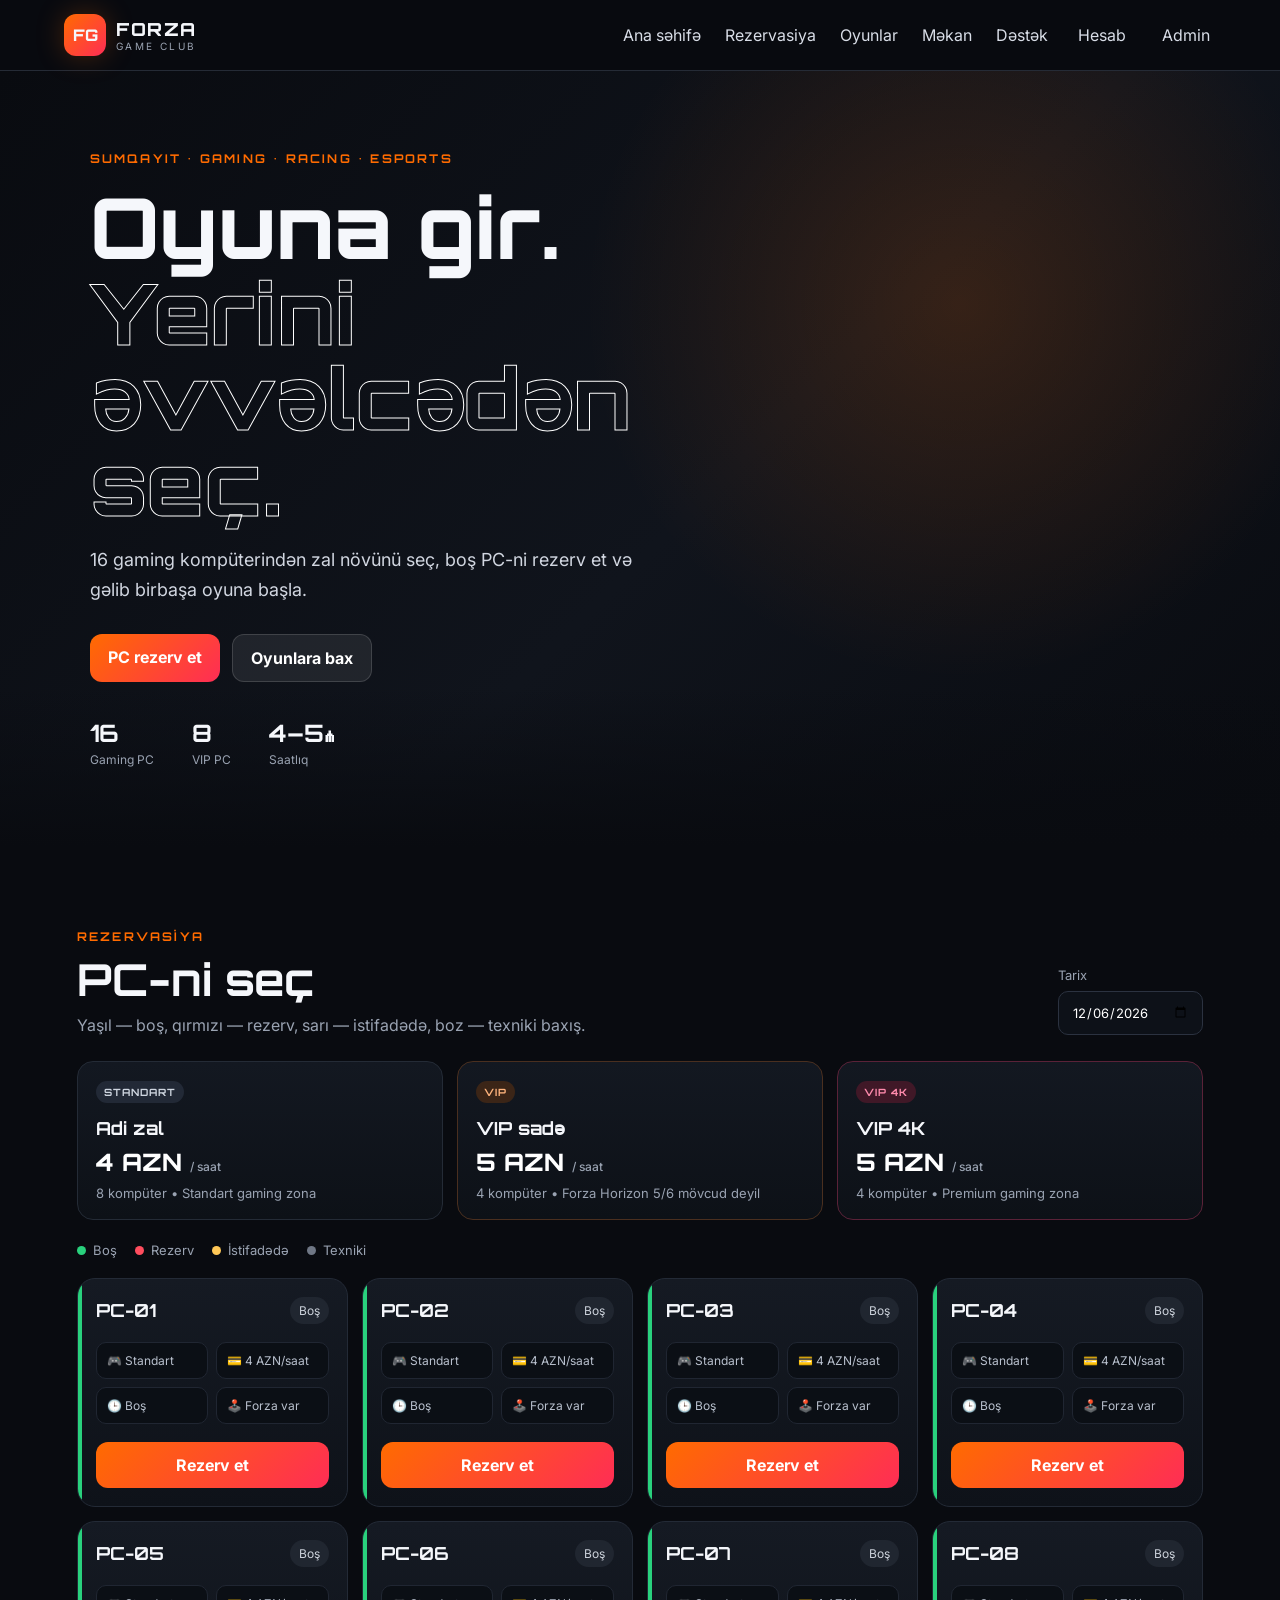
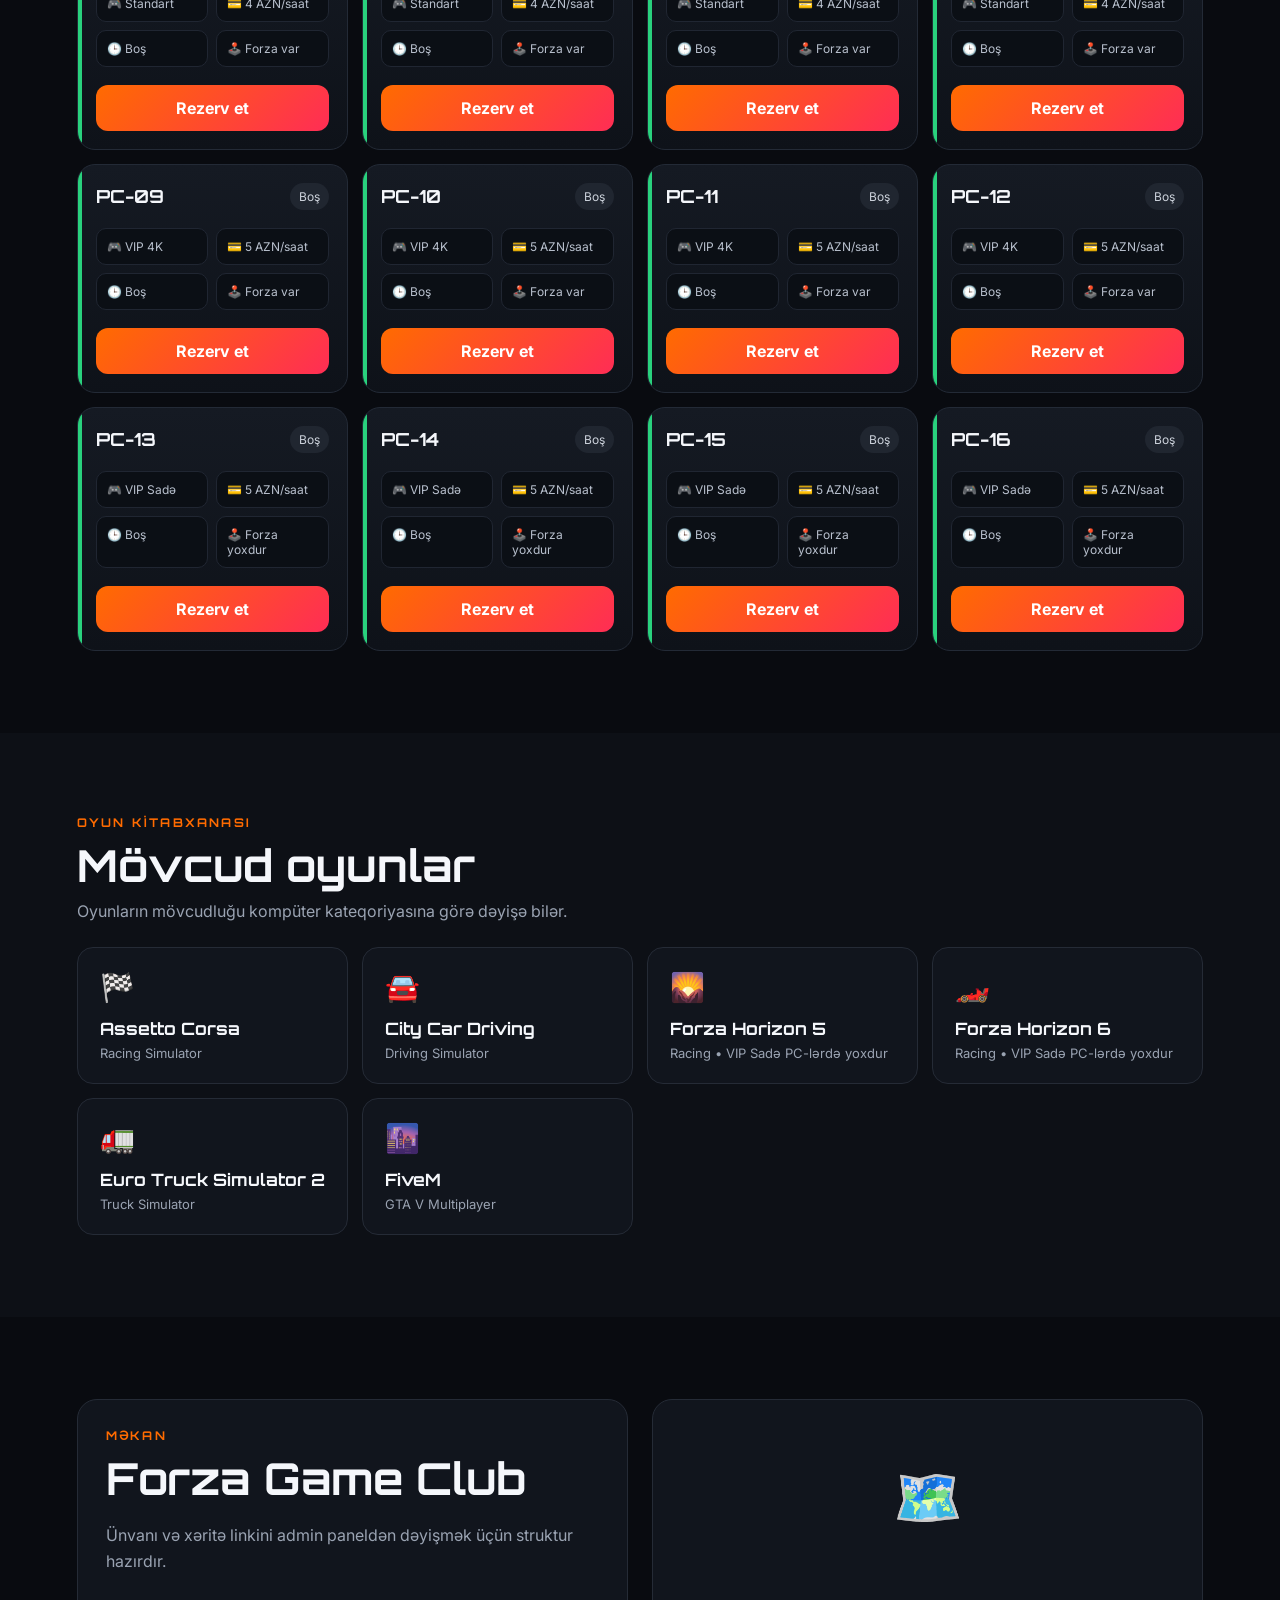
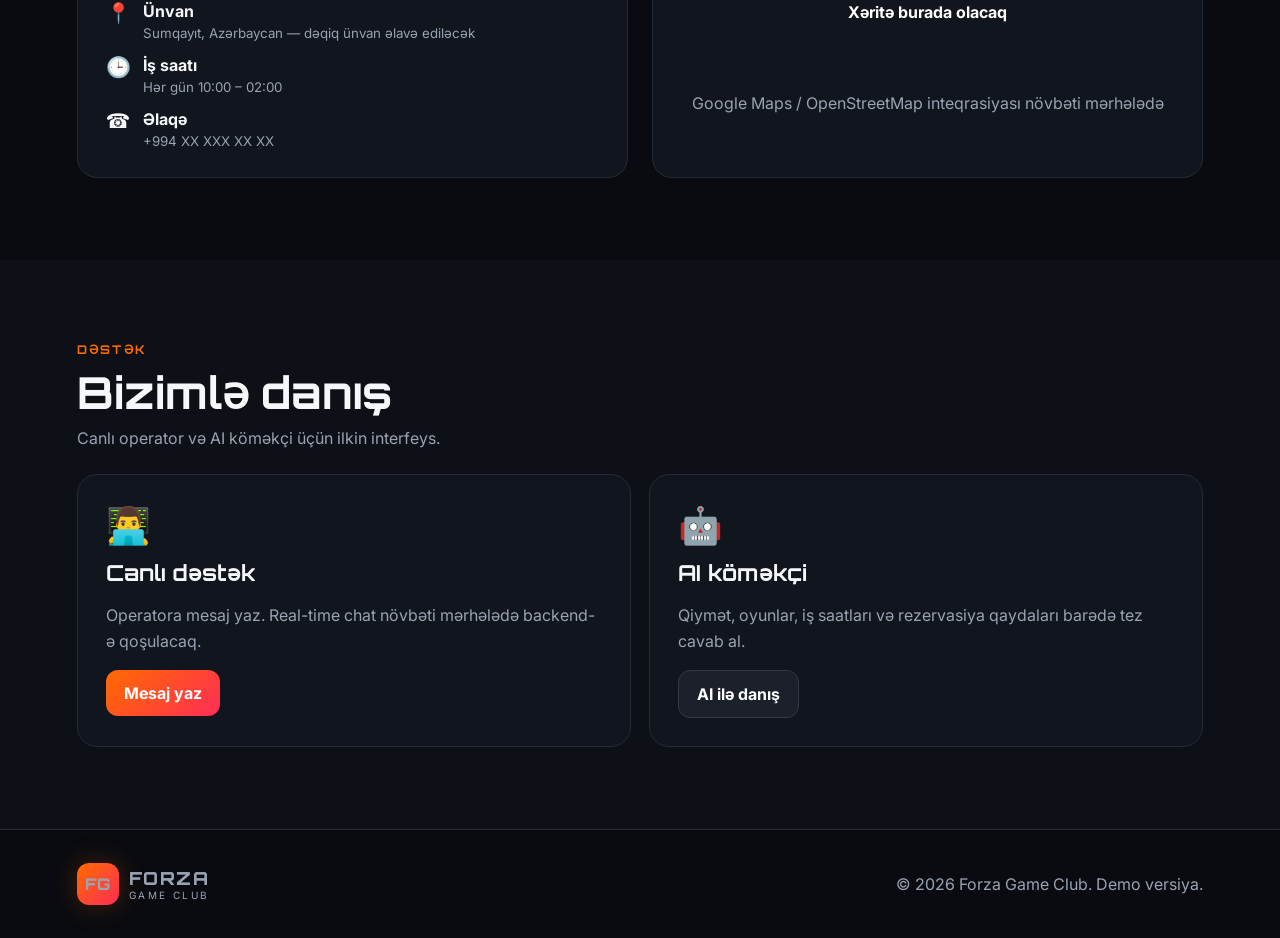
==== index.html @ ec489806 "Add files via upload" ====
<!DOCTYPE html>
<html lang="az">
<head>
  <meta charset="UTF-8" />
  <meta name="viewport" content="width=device-width, initial-scale=1.0" />
  <title>Forza Game Club</title>
  <link rel="preconnect" href="https://fonts.googleapis.com">
  <link rel="preconnect" href="https://fonts.gstatic.com" crossorigin>
  <link href="https://fonts.googleapis.com/css2?family=Orbitron:wght@500;700;800&family=Inter:wght@400;500;600;700&display=swap" rel="stylesheet">
  <link rel="stylesheet" href="styles.css" />
</head>
<body>
  <header class="topbar">
    <a href="#home" class="brand">
      <div class="brand-mark">FG</div>
      <div>
        <div class="brand-name">FORZA</div>
        <div class="brand-sub">GAME CLUB</div>
      </div>
    </a>
    <button class="menu-btn" id="menuBtn" aria-label="Menyu">☰</button>
    <nav id="mainNav">
      <a href="#home">Ana səhifə</a>
      <a href="#reserve">Rezervasiya</a>
      <a href="#games">Oyunlar</a>
      <a href="#location">Məkan</a>
      <a href="#support">Dəstək</a>
      <button class="admin-link" id="openAccount">Hesab</button>
      <button class="admin-link" id="openAdmin">Admin</button>
    </nav>
  </header>

  <main>
    <section class="hero" id="home">
      <div class="hero-overlay"></div>
      <div class="hero-content">
        <div class="eyebrow">SUMQAYIT • GAMING • RACING • ESPORTS</div>
        <h1>Oyuna gir.<br><span>Yerini əvvəlcədən seç.</span></h1>
        <p>16 gaming kompüterindən zal növünü seç, boş PC-ni rezerv et və gəlib birbaşa oyuna başla.</p>
        <div class="hero-actions">
          <a class="btn btn-primary" href="#reserve">PC rezerv et</a>
          <a class="btn btn-ghost" href="#games">Oyunlara bax</a>
        </div>
        <div class="hero-stats">
          <div><strong>16</strong><span>Gaming PC</span></div>
          <div><strong>8</strong><span>VIP PC</span></div>
          <div><strong>4–5₼</strong><span>Saatlıq</span></div>
        </div>
      </div>
    </section>

    <section class="section" id="reserve">
      <div class="section-head">
        <div>
          <div class="eyebrow">REZERVASİYA</div>
          <h2>PC-ni seç</h2>
          <p>Yaşıl — boş, qırmızı — rezerv, sarı — istifadədə, boz — texniki baxış.</p>
        </div>
        <div class="date-wrap">
          <label for="bookingDate">Tarix</label>
          <input type="date" id="bookingDate" />
        </div>
      </div>
      
      <div class="tier-grid">
        <div class="tier-card">
          <div class="tier-badge">STANDART</div>
          <h3>Adi zal</h3>
          <div class="tier-price">4 AZN <span>/ saat</span></div>
          <p>8 kompüter • Standart gaming zona</p>
        </div>
        <div class="tier-card vip">
          <div class="tier-badge">VIP</div>
          <h3>VIP sadə</h3>
          <div class="tier-price">5 AZN <span>/ saat</span></div>
          <p>4 kompüter • Forza Horizon 5/6 mövcud deyil</p>
        </div>
        <div class="tier-card vip4k">
          <div class="tier-badge">VIP 4K</div>
          <h3>VIP 4K</h3>
          <div class="tier-price">5 AZN <span>/ saat</span></div>
          <p>4 kompüter • Premium gaming zona</p>
        </div>
      </div>
<div class="legend">
        <span><i class="dot available"></i>Boş</span>
        <span><i class="dot reserved"></i>Rezerv</span>
        <span><i class="dot inuse"></i>İstifadədə</span>
        <span><i class="dot maintenance"></i>Texniki</span>
      </div>
      <div class="pc-grid" id="pcGrid"></div>
    </section>

    <section class="section alt" id="games">
      <div class="section-head">
        <div>
          <div class="eyebrow">OYUN KİTABXANASI</div>
          <h2>Mövcud oyunlar</h2>
          <p>Oyunların mövcudluğu kompüter kateqoriyasına görə dəyişə bilər.</p>
        </div>
      </div>
      <div class="game-grid" id="gameGrid"></div>
    </section>

    <section class="section location-section" id="location">
      <div class="location-card">
        <div class="eyebrow">MƏKAN</div>
        <h2>Forza Game Club</h2>
        <p>Ünvanı və xəritə linkini admin paneldən dəyişmək üçün struktur hazırdır.</p>
        <div class="info-list">
          <div><span>📍</span><div><b>Ünvan</b><small>Sumqayıt, Azərbaycan — dəqiq ünvan əlavə ediləcək</small></div></div>
          <div><span>🕒</span><div><b>İş saatı</b><small>Hər gün 10:00 – 02:00</small></div></div>
          <div><span>☎️</span><div><b>Əlaqə</b><small>+994 XX XXX XX XX</small></div></div>
        </div>
      </div>
      <div class="map-placeholder">
        <div>🗺️</div>
        <b>Xəritə burada olacaq</b>
        <span>Google Maps / OpenStreetMap inteqrasiyası növbəti mərhələdə</span>
      </div>
    </section>

    <section class="section alt" id="support">
      <div class="section-head">
        <div>
          <div class="eyebrow">DƏSTƏK</div>
          <h2>Bizimlə danış</h2>
          <p>Canlı operator və AI köməkçi üçün ilkin interfeys.</p>
        </div>
      </div>
      <div class="support-grid">
        <div class="support-card">
          <div class="support-icon">👨‍💻</div>
          <h3>Canlı dəstək</h3>
          <p>Operatora mesaj yaz. Real-time chat növbəti mərhələdə backend-ə qoşulacaq.</p>
          <button class="btn btn-primary" id="liveSupportBtn">Mesaj yaz</button>
        </div>
        <div class="support-card">
          <div class="support-icon">🤖</div>
          <h3>AI köməkçi</h3>
          <p>Qiymət, oyunlar, iş saatları və rezervasiya qaydaları barədə tez cavab al.</p>
          <button class="btn btn-ghost dark" id="aiSupportBtn">AI ilə danış</button>
        </div>
      </div>
    </section>
  </main>

  <footer>
    <div class="brand">
      <div class="brand-mark">FG</div>
      <div>
        <div class="brand-name">FORZA</div>
        <div class="brand-sub">GAME CLUB</div>
      </div>
    </div>
    <p>© 2026 Forza Game Club. Demo versiya.</p>
  </footer>


  <!-- Customer Account Modal -->
  <div class="modal" id="accountModal">
    <div class="modal-card account-card">
      <button class="modal-close" data-close="accountModal">×</button>
      <div class="eyebrow">MÜŞTƏRİ HESABI</div>
      <h3>Giriş / Qeydiyyat</h3>
      <div class="auth-tabs">
        <button class="tab active" data-auth="google">Google</button>
        <button class="tab" data-auth="phone">Telefon</button>
      </div>
      <div id="googleAuth">
        <button class="btn btn-ghost dark full" id="googleDemoBtn">Gmail ilə davam et</button>
        <p class="form-note">Real versiyada Google OAuth qoşulacaq.</p>
      </div>
      <div id="phoneAuth" class="hidden">
        <label>WhatsApp nömrəsi<input id="waPhone" placeholder="+994..." /></label>
        <button class="btn btn-primary full" id="sendWaCodeBtn">WhatsApp-a kod göndər</button>
        <div id="waVerify" class="hidden">
          <label>Təsdiq kodu<input id="waCode" placeholder="6 rəqəmli kod" /></label>
          <button class="btn btn-ghost dark full" id="verifyWaCodeBtn">Təsdiqlə</button>
        </div>
        <p class="form-note">WhatsApp kodu real sistemdə WhatsApp Business API provayderi ilə işləyəcək.</p>
      </div>

      <div id="customerDashboard" class="hidden">
        <div class="customer-summary">
          <div><span>Bonus balansı</span><strong id="customerBonus">0 AZN</strong></div>
          <div><span>Status</span><strong id="customerStatus">Aktiv</strong></div>
        </div>
        <h4>Rezervasiyalarım</h4>
        <div id="myReservations" class="admin-list"></div>
      </div>
    </div>
  </div>

  <!-- Booking Modal -->
  <div class="modal" id="bookingModal">
    <div class="modal-card">
      <button class="modal-close" data-close="bookingModal">×</button>
      <div class="eyebrow">REZERVASİYA</div>
      <h3 id="bookingTitle">PC-01</h3>
      <form id="bookingForm">
        <input type="hidden" id="selectedPc" />
        <label>Ad və soyad<input required id="customerName" placeholder="Məs: Mahmud Zeynalov" /></label>
        <label>Telefon<input required id="customerPhone" placeholder="+994..." /></label>
        <div class="form-row">
          <label>Başlama vaxtı<input required type="time" id="startTime" value="18:00" /></label>
          <label>Oyun müddəti
            <select id="duration">
              <option value="0.5">30 dəqiqə</option>
              <option value="1">1 saat</option>
              <option value="1.5">1 saat 30 dəqiqə</option>
              <option value="2">2 saat</option>
              <option value="2.5">2 saat 30 dəqiqə</option>
              <option value="3">3 saat</option>
              <option value="4">4 saat</option>
              <option value="5">5 saat</option>
              <option value="unlimited">Limitsiz</option>
            </select>
          </label>
        </div>
        <button class="btn btn-primary full" type="submit">Rezerv et</button>
        <p class="form-note">Demo versiyada rezervasiyalar bu cihazın yaddaşında saxlanılır. Növbəti mərhələdə real database qoşacağıq.</p>
      </form>
    </div>
  </div>

  <!-- Admin Modal -->
  <div class="modal" id="adminModal">
    <div class="modal-card admin-card">
      <button class="modal-close" data-close="adminModal">×</button>
      <div class="admin-login" id="adminLogin">
        <div class="eyebrow">ADMIN PANEL</div>
        <h3>Giriş</h3>
        <label>Şifrə<input type="password" id="adminPassword" placeholder="Demo: 1234" /></label>
        <button class="btn btn-primary full" id="adminLoginBtn">Daxil ol</button>
      </div>
      <div class="admin-panel hidden" id="adminPanel">
        <div class="admin-head">
          <div>
            <div class="eyebrow">ADMIN PANEL</div>
            <h3>İdarəetmə</h3>
          </div>
          <button class="btn btn-ghost dark small" id="adminLogoutBtn">Çıxış</button>
        </div>
        <div class="admin-tabs admin-tabs-wrap">
          <button class="tab active" data-tab="reservations">Rezervasiyalar</button>
          <button class="tab" data-tab="pcs">PC statusları</button>
          <button class="tab" data-tab="customers">Müştərilər</button>
          <button class="tab" data-tab="pricing">Qiymətlər</button>
          <button class="tab" data-tab="games">Oyunlar</button>
          <button class="tab" data-tab="settings">Sayt ayarları</button>
        </div>
        <div id="adminContent"></div>
      </div>
    </div>
  </div>

  <!-- Chat Modal -->
  <div class="modal" id="chatModal">
    <div class="modal-card chat-card">
      <button class="modal-close" data-close="chatModal">×</button>
      <div class="eyebrow" id="chatEyebrow">DƏSTƏK</div>
      <h3 id="chatTitle">Forza Support</h3>
      <div class="chat-box" id="chatBox"></div>
      <form id="chatForm" class="chat-form">
        <input id="chatInput" placeholder="Mesajınızı yazın..." autocomplete="off" />
        <button class="btn btn-primary" type="submit">Göndər</button>
      </form>
    </div>
  </div>

  <script src="app.js"></script>
</body>
</html>
---- styles.css ----
:root{
  --bg:#090b10;
  --panel:#11151d;
  --panel2:#171c26;
  --text:#f5f7fb;
  --muted:#9aa3b2;
  --accent:#ff6b00;
  --accent2:#ff2d55;
  --line:#252b36;
  --green:#29d17d;
  --red:#ff4d5e;
  --yellow:#ffc857;
  --gray:#6f7785;
}
*{box-sizing:border-box}
html{scroll-behavior:smooth}
body{margin:0;background:var(--bg);color:var(--text);font-family:Inter,system-ui,sans-serif}
a{text-decoration:none;color:inherit}
button,input,select{font:inherit}
.topbar{
  position:sticky;top:0;z-index:50;
  display:flex;align-items:center;justify-content:space-between;
  padding:14px 5vw;background:rgba(9,11,16,.92);backdrop-filter:blur(12px);
  border-bottom:1px solid var(--line)
}
.brand{display:flex;align-items:center;gap:10px}
.brand-mark{
  width:42px;height:42px;border-radius:12px;display:grid;place-items:center;
  font:800 16px Orbitron;background:linear-gradient(135deg,var(--accent),var(--accent2));
  box-shadow:0 0 28px rgba(255,107,0,.25)
}
.brand-name{font:800 18px Orbitron;letter-spacing:1.5px}
.brand-sub{font-size:10px;color:var(--muted);letter-spacing:2.4px}
nav{display:flex;align-items:center;gap:24px}
nav a, .admin-link{color:#d8dde7;background:none;border:none;cursor:pointer}
nav a:hover,.admin-link:hover{color:#fff}
.menu-btn{display:none;background:none;border:0;color:#fff;font-size:26px}
.hero{
  min-height:78vh;display:flex;align-items:center;position:relative;overflow:hidden;
  background: radial-gradient(circle at 75% 30%, rgba(255,107,0,.16), transparent 34%), linear-gradient(135deg,#090b10 0%,#10141c 55%,#090b10 100%);
}
.hero::after{
  content:"";position:absolute;inset:auto 0 0;height:160px;
  background:linear-gradient(transparent,var(--bg))
}
.hero-content{position:relative;z-index:2;max-width:760px;padding:80px 7vw}
.eyebrow{font:700 12px Orbitron;letter-spacing:2.2px;color:var(--accent)}
h1,h2,h3{margin:0}
h1{font:800 clamp(42px,7vw,84px)/1.02 Orbitron;margin:18px 0 18px}
h1 span{color:transparent;-webkit-text-stroke:1px #fff}
.hero p{max-width:650px;color:#d1d6e0;font-size:18px;line-height:1.7}
.hero-actions{display:flex;gap:12px;margin-top:28px;flex-wrap:wrap}
.btn{border:0;border-radius:12px;padding:13px 18px;font-weight:700;cursor:pointer}
.btn-primary{background:linear-gradient(135deg,var(--accent),var(--accent2));color:#fff}
.btn-ghost{background:rgba(255,255,255,.08);color:#fff;border:1px solid rgba(255,255,255,.14)}
.btn-ghost.dark{background:#1b202a;border-color:#313846}
.btn.small{padding:9px 12px;font-size:13px}
.btn.full{width:100%}
.hero-stats{display:flex;gap:38px;margin-top:36px}
.hero-stats div{display:flex;flex-direction:column}
.hero-stats strong{font:700 24px Orbitron}
.hero-stats span{color:var(--muted);font-size:12px;margin-top:4px}
.section{padding:82px 6vw}
.section.alt{background:#0d1016}
.section-head{display:flex;justify-content:space-between;gap:20px;align-items:end;margin-bottom:26px}
.section h2{font:700 clamp(28px,4vw,44px) Orbitron;margin:8px 0}
.section-head p{color:var(--muted);margin:0;max-width:650px}
.date-wrap{display:flex;flex-direction:column;gap:8px;color:var(--muted);font-size:13px}
input,select{
  background:#0d1118;color:#fff;border:1px solid #2b3240;border-radius:10px;padding:12px 13px;outline:none
}
input:focus,select:focus{border-color:var(--accent)}
.legend{display:flex;gap:18px;flex-wrap:wrap;color:var(--muted);font-size:13px;margin-bottom:20px}
.dot{display:inline-block;width:9px;height:9px;border-radius:50%;margin-right:7px}
.dot.available{background:var(--green)} .dot.reserved{background:var(--red)}
.dot.inuse{background:var(--yellow)} .dot.maintenance{background:var(--gray)}
.pc-grid{display:grid;grid-template-columns:repeat(4,1fr);gap:14px}
.pc-card{
  background:linear-gradient(180deg,#151a23,#0e1219);border:1px solid #232a36;border-radius:18px;
  padding:18px;position:relative;overflow:hidden;transition:.2s
}
.pc-card:hover{transform:translateY(-3px);border-color:#3b4455}
.pc-card::before{content:"";position:absolute;left:0;top:0;width:4px;height:100%;background:var(--green)}
.pc-card.reserved::before{background:var(--red)}
.pc-card.inuse::before{background:var(--yellow)}
.pc-card.maintenance::before{background:var(--gray)}
.pc-head{display:flex;justify-content:space-between;align-items:center}
.pc-name{font:700 18px Orbitron}
.status{font-size:12px;padding:6px 9px;border-radius:999px;background:#202630;color:#cdd3dc}
.pc-meta{display:grid;grid-template-columns:1fr 1fr;gap:8px;margin:18px 0}
.pc-meta span{background:#0b0f15;border:1px solid #202632;border-radius:10px;padding:10px;color:#b9c1ce;font-size:12px}
.pc-actions button{width:100%}
.game-grid{display:grid;grid-template-columns:repeat(4,1fr);gap:14px}
.game-card{padding:22px;background:var(--panel);border:1px solid var(--line);border-radius:16px}
.game-icon{font-size:28px}
.game-card h3{font:700 17px Orbitron;margin:14px 0 6px}
.game-card p{margin:0;color:var(--muted);font-size:13px}
.location-section{display:grid;grid-template-columns:1fr 1fr;gap:24px}
.location-card,.map-placeholder,.support-card{
  background:var(--panel);border:1px solid var(--line);border-radius:20px;padding:28px
}
.location-card p,.support-card p{color:var(--muted);line-height:1.65}
.info-list{display:grid;gap:14px;margin-top:26px}
.info-list>div{display:flex;gap:12px;align-items:start}
.info-list span{font-size:20px}
.info-list b,.info-list small{display:block}.info-list small{color:var(--muted);margin-top:4px}
.map-placeholder{display:grid;place-items:center;text-align:center;min-height:320px;color:var(--muted)}
.map-placeholder div{font-size:56px}.map-placeholder b{color:#fff}
.support-grid{display:grid;grid-template-columns:1fr 1fr;gap:18px}
.support-icon{font-size:36px}
.support-card h3{font:700 22px Orbitron;margin-top:12px}
footer{padding:28px 6vw;border-top:1px solid var(--line);display:flex;justify-content:space-between;align-items:center;color:var(--muted)}
.modal{position:fixed;inset:0;background:rgba(0,0,0,.72);display:none;place-items:center;z-index:100;padding:18px}
.modal.open{display:grid}
.modal-card{width:min(560px,100%);max-height:90vh;overflow:auto;background:#11151d;border:1px solid #2c3442;border-radius:20px;padding:26px;position:relative}
.modal-close{position:absolute;right:14px;top:10px;border:0;background:none;color:#fff;font-size:30px;cursor:pointer}
.modal-card h3{font:700 28px Orbitron;margin:8px 0 22px}
.modal-card label{display:flex;flex-direction:column;gap:8px;color:#c9d0db;font-size:13px;margin-bottom:14px}
.form-row{display:grid;grid-template-columns:1fr 1fr;gap:12px}
.form-note{color:var(--muted);font-size:11px;line-height:1.5}
.hidden{display:none!important}
.admin-head{display:flex;align-items:center;justify-content:space-between}
.admin-tabs{display:flex;gap:8px;margin:14px 0 18px}
.tab{background:#1b202a;border:1px solid #2b3240;color:#bfc7d2;padding:9px 12px;border-radius:9px;cursor:pointer}
.tab.active{background:#2a1a12;border-color:#6b3312;color:#ffb27d}
.admin-list{display:grid;gap:10px}
.admin-item{display:flex;justify-content:space-between;gap:12px;align-items:center;background:#0d1118;border:1px solid #242b37;border-radius:12px;padding:12px}
.admin-item small{display:block;color:var(--muted);margin-top:4px}
.admin-item button{background:#272e3a;color:#fff;border:0;border-radius:8px;padding:8px 10px;cursor:pointer}
.status-select{padding:8px}
.chat-box{height:320px;overflow:auto;background:#0c1016;border:1px solid #252c38;border-radius:14px;padding:14px;display:flex;flex-direction:column;gap:10px}
.msg{max-width:80%;padding:10px 12px;border-radius:12px;line-height:1.4;font-size:14px}
.msg.user{align-self:flex-end;background:#ff6b00;color:#fff}
.msg.bot{align-self:flex-start;background:#202632;color:#e7ebf1}
.chat-form{display:flex;gap:8px;margin-top:12px}.chat-form input{flex:1}

@media(max-width:900px){
  .pc-grid,.game-grid{grid-template-columns:repeat(2,1fr)}
  .location-section,.support-grid{grid-template-columns:1fr}
  .menu-btn{display:block}
  nav{display:none;position:absolute;right:4vw;top:70px;flex-direction:column;align-items:stretch;background:#11151d;border:1px solid var(--line);padding:16px;border-radius:14px;min-width:200px}
  nav.open{display:flex}
}
@media(max-width:560px){
  .section{padding:58px 18px}.hero-content{padding:70px 18px}
  .pc-grid,.game-grid{grid-template-columns:1fr}
  .section-head{align-items:start;flex-direction:column}
  .date-wrap{width:100%}.date-wrap input{width:100%}
  .hero-stats{gap:18px;justify-content:space-between}
  .form-row{grid-template-columns:1fr}
  footer{flex-direction:column;gap:16px;align-items:start}
}

.tier-grid{display:grid;grid-template-columns:repeat(3,1fr);gap:14px;margin:0 0 22px}
.tier-card{background:linear-gradient(180deg,#131821,#0d1117);border:1px solid #242b36;border-radius:16px;padding:18px}
.tier-card.vip{border-color:#4a2f1f}
.tier-card.vip4k{border-color:#5a2238}
.tier-badge{display:inline-flex;padding:5px 8px;border-radius:999px;background:#222936;color:#cfd6e0;font:700 10px Orbitron;letter-spacing:1px}
.tier-card.vip .tier-badge{background:#3b2517;color:#ffb47d}
.tier-card.vip4k .tier-badge{background:#401827;color:#ff8bad}
.tier-card h3{font:700 18px Orbitron;margin:14px 0 8px}
.tier-price{font:800 24px Orbitron;color:#fff}
.tier-price span{font:500 12px Inter;color:var(--muted)}
.tier-card p{margin:8px 0 0;color:var(--muted);font-size:13px}
@media(max-width:760px){.tier-grid{grid-template-columns:1fr}}

.auth-tabs,.admin-tabs-wrap{display:flex;gap:8px;flex-wrap:wrap;margin:14px 0 18px}
.customer-summary{display:grid;grid-template-columns:1fr 1fr;gap:10px;margin:18px 0}
.customer-summary>div{background:#0d1118;border:1px solid #252c38;border-radius:12px;padding:14px}
.customer-summary span{display:block;color:var(--muted);font-size:12px}
.customer-summary strong{display:block;margin-top:5px;font:700 18px Orbitron}
.admin-grid-form{display:grid;grid-template-columns:1fr 1fr;gap:10px;margin-bottom:16px}
.admin-grid-form label{margin:0}
.blacklisted{color:#ff6978}
.bonus{color:#ffc857}
@media(max-width:560px){.admin-grid-form{grid-template-columns:1fr}.customer-summary{grid-template-columns:1fr}}
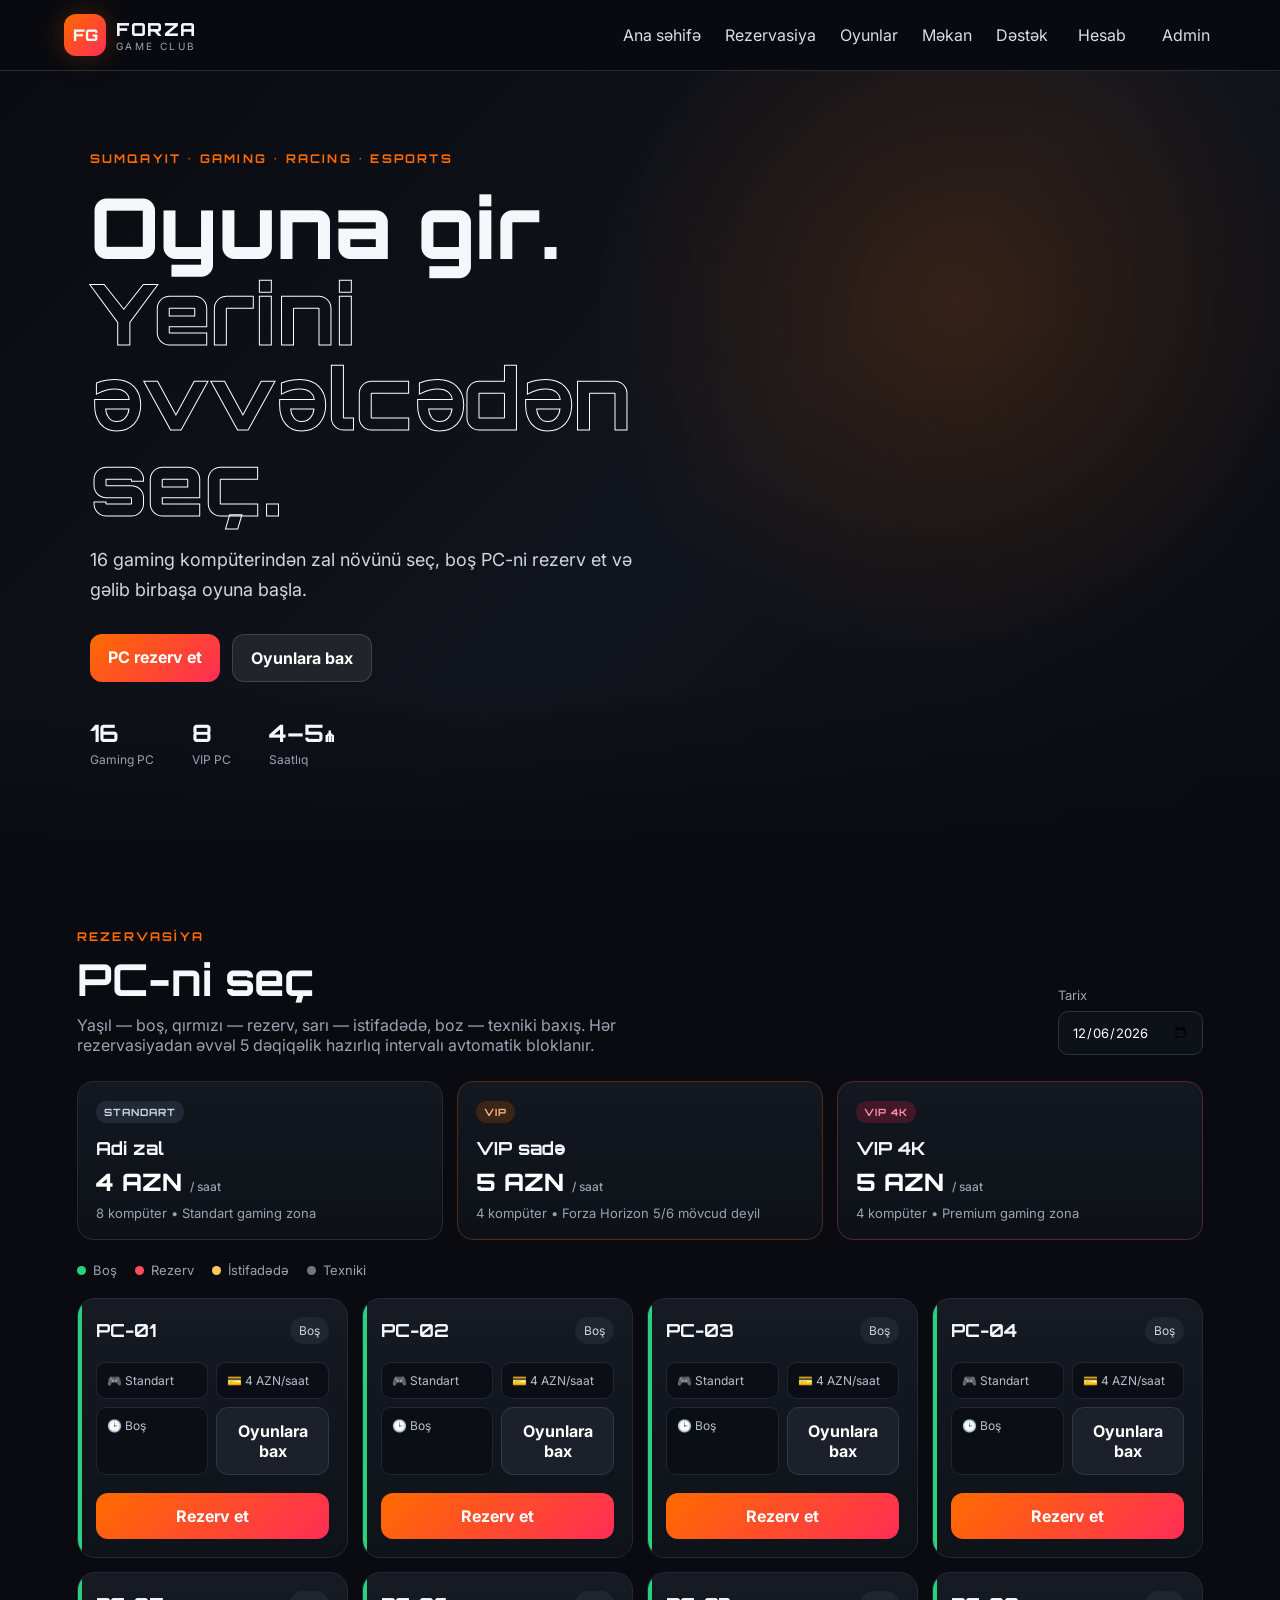
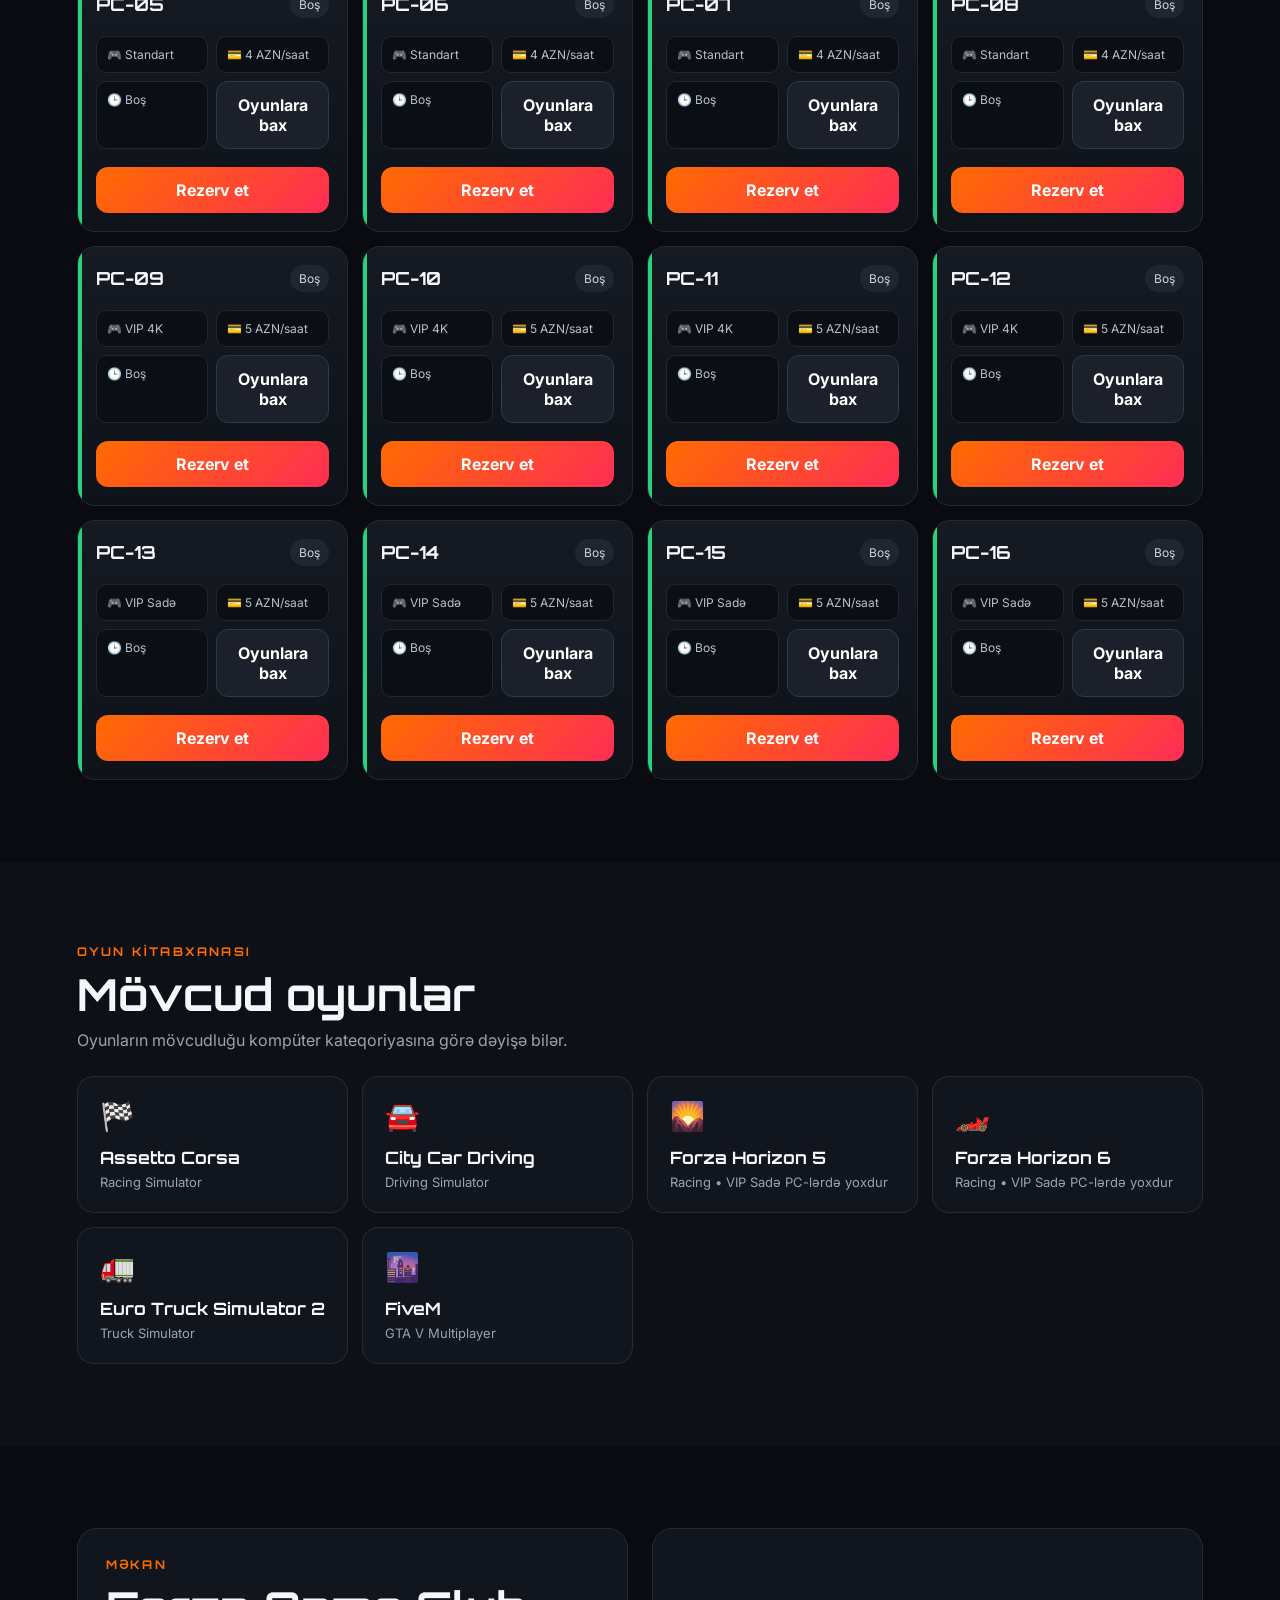
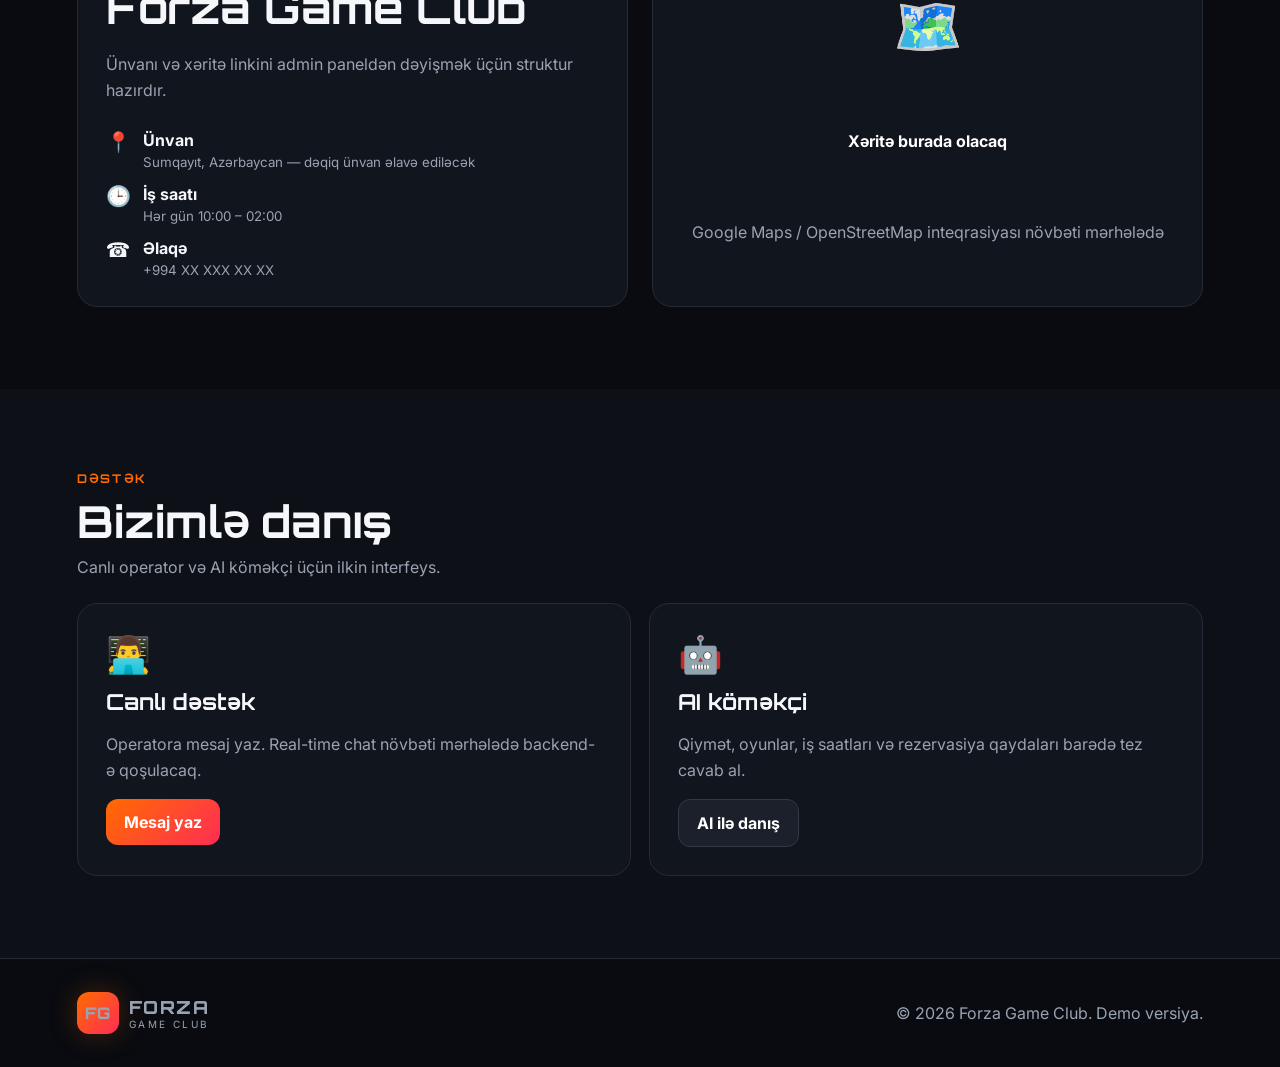
==== commit 6cb7e987: "Add files via upload" ====
--- a/index.html
+++ b/index.html
@@ -54,7 +54,7 @@
         <div>
           <div class="eyebrow">REZERVASİYA</div>
           <h2>PC-ni seç</h2>
-          <p>Yaşıl — boş, qırmızı — rezerv, sarı — istifadədə, boz — texniki baxış.</p>
+          <p>Yaşıl — boş, qırmızı — rezerv, sarı — istifadədə, boz — texniki baxış. Hər rezervasiyadan əvvəl 5 dəqiqəlik hazırlıq intervalı avtomatik bloklanır.</p>
         </div>
         <div class="date-wrap">
           <label for="bookingDate">Tarix</label>
@@ -189,6 +189,17 @@
         <h4>Rezervasiyalarım</h4>
         <div id="myReservations" class="admin-list"></div>
       </div>
+    </div>
+  </div>
+
+
+  <!-- PC Games Modal -->
+  <div class="modal" id="gamesModal">
+    <div class="modal-card">
+      <button class="modal-close" data-close="gamesModal">×</button>
+      <div class="eyebrow">PC OYUNLARI</div>
+      <h3 id="gamesModalTitle">PC</h3>
+      <div id="pcGamesList" class="admin-list"></div>
     </div>
   </div>
 
--- a/styles.css
+++ b/styles.css
@@ -175,3 +175,10 @@
 .blacklisted{color:#ff6978}
 .bonus{color:#ffc857}
 @media(max-width:560px){.admin-grid-form{grid-template-columns:1fr}.customer-summary{grid-template-columns:1fr}}
+
+.pc-schedule{display:flex;flex-wrap:wrap;gap:6px;margin:10px 0 14px}
+.slot-chip{padding:6px 8px;border-radius:8px;font-size:11px;border:1px solid #252c38;background:#0d1118;color:#aab3c2}
+.slot-chip.booked{background:#3a151b;border-color:#6e222d;color:#ff9aa5}
+.slot-chip.buffer{background:#3a2b13;border-color:#6d4d1b;color:#ffd27a}
+.slot-chip.free{background:#123120;border-color:#24563a;color:#8ae8b3}
+.admin-badge{display:inline-flex;padding:4px 7px;border-radius:999px;font-size:10px;background:#242b37;color:#cfd6df}
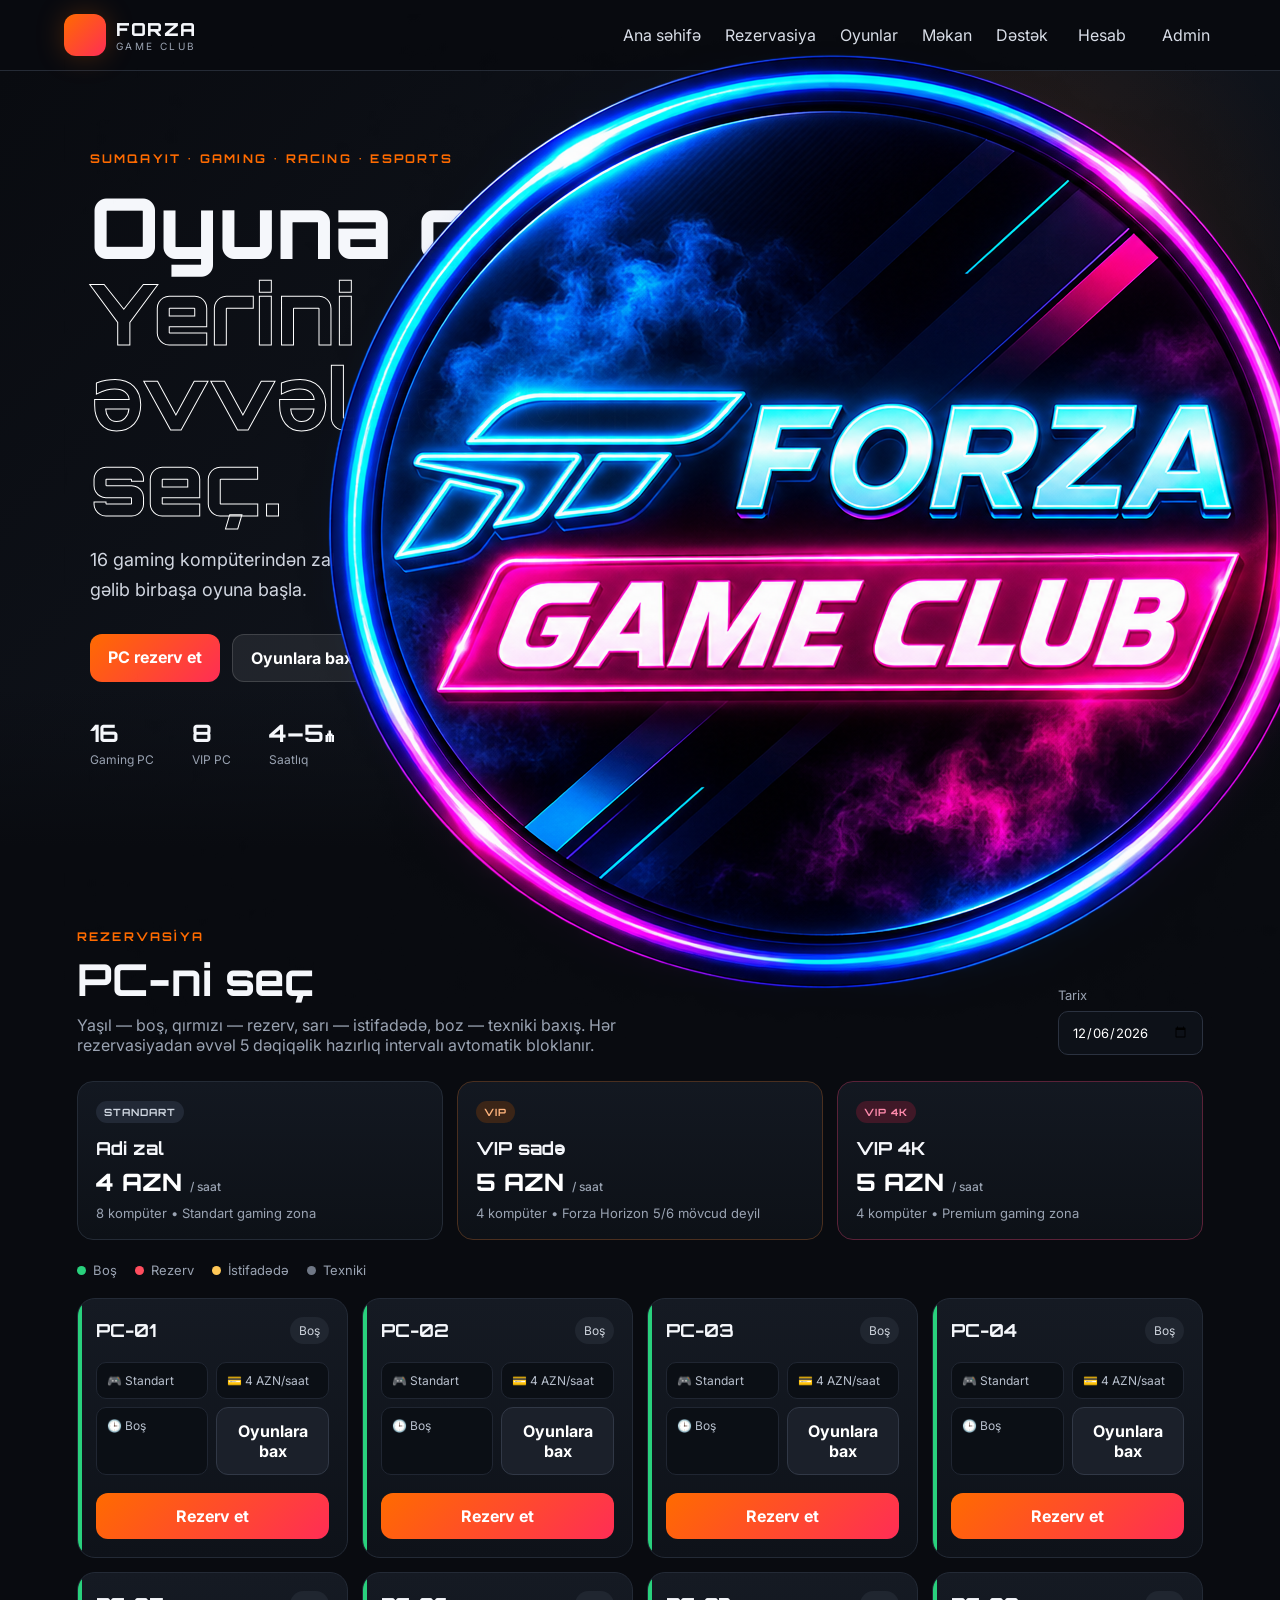
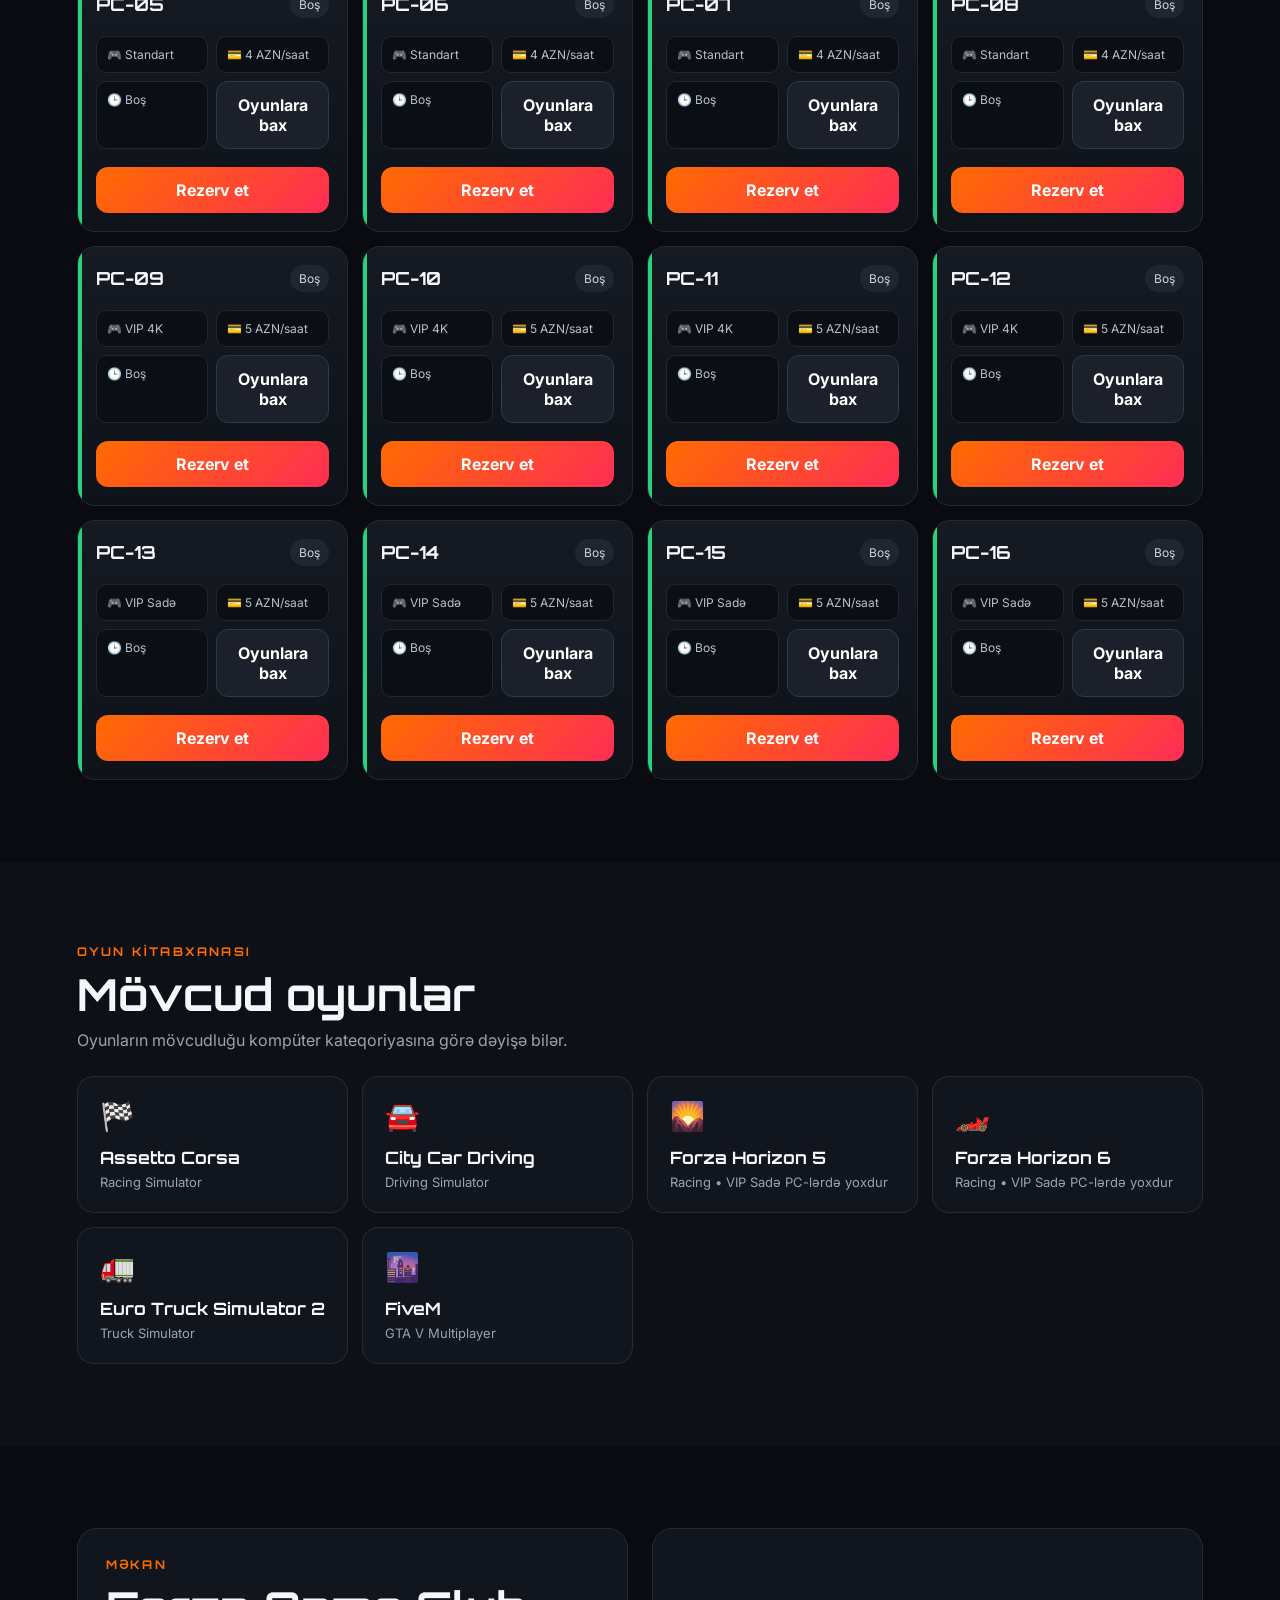
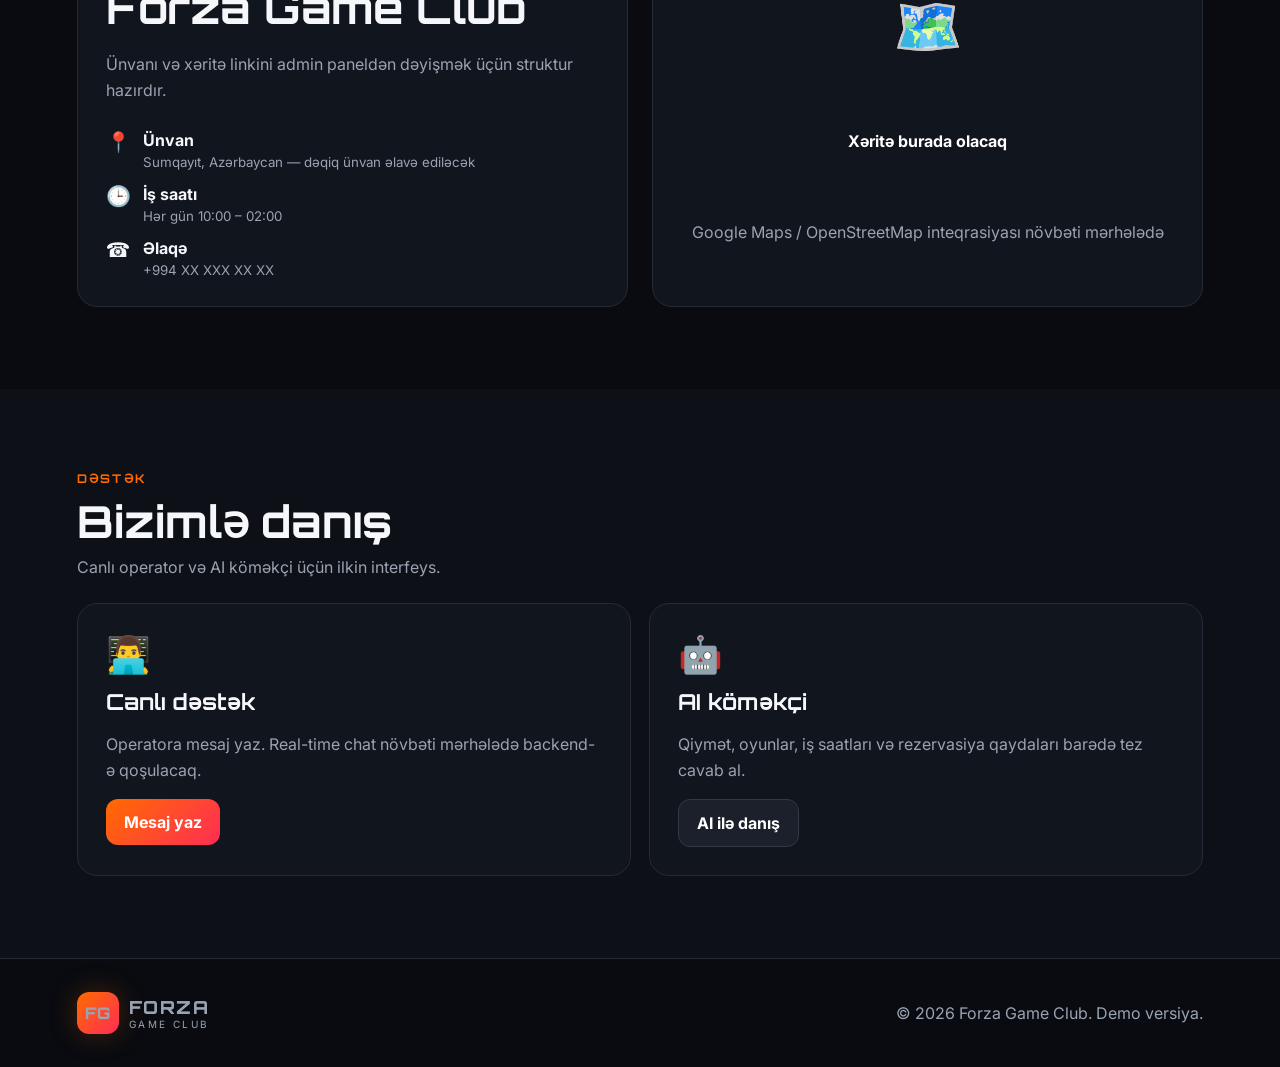
==== commit be21f980: "Update index.html" ====
--- a/index.html
+++ b/index.html
@@ -4,6 +4,21 @@
   <meta charset="UTF-8" />
   <meta name="viewport" content="width=device-width, initial-scale=1.0" />
   <title>Forza Game Club</title>
+  <link rel="icon" type="image/png" href="logo.png">
+<link rel="apple-touch-icon" href="logo.png">
+  <meta name="description" content="Forza Game Club — oyun həvəskarları üçün gaming platforması. Forza Game Club ilə oyun dünyasını kəşf et." />
+<meta name="keywords" content="Forza Game Club, Forza, Game Club, gaming, oyun, oyun klubu" />
+<meta name="robots" content="index, follow" />
+  <link rel="canonical" href="https://forzagameclub.github.io/Forza-Game-Club/" />
+
+<script type="application/ld+json">
+{
+  "@context": "https://schema.org",
+  "@type": "WebSite",
+  "name": "Forza Game Club",
+  "url": "https://forzagameclub.github.io/Forza-Game-Club/"
+}
+</script>
   <link rel="preconnect" href="https://fonts.googleapis.com">
   <link rel="preconnect" href="https://fonts.gstatic.com" crossorigin>
   <link href="https://fonts.googleapis.com/css2?family=Orbitron:wght@500;700;800&family=Inter:wght@400;500;600;700&display=swap" rel="stylesheet">
@@ -12,7 +27,9 @@
 <body>
   <header class="topbar">
     <a href="#home" class="brand">
-      <div class="brand-mark">FG</div>
+      <div class="brand-mark">
+  <img src="logo.png" alt="Forza Game Club">
+</div>
       <div>
         <div class="brand-name">FORZA</div>
         <div class="brand-sub">GAME CLUB</div>
